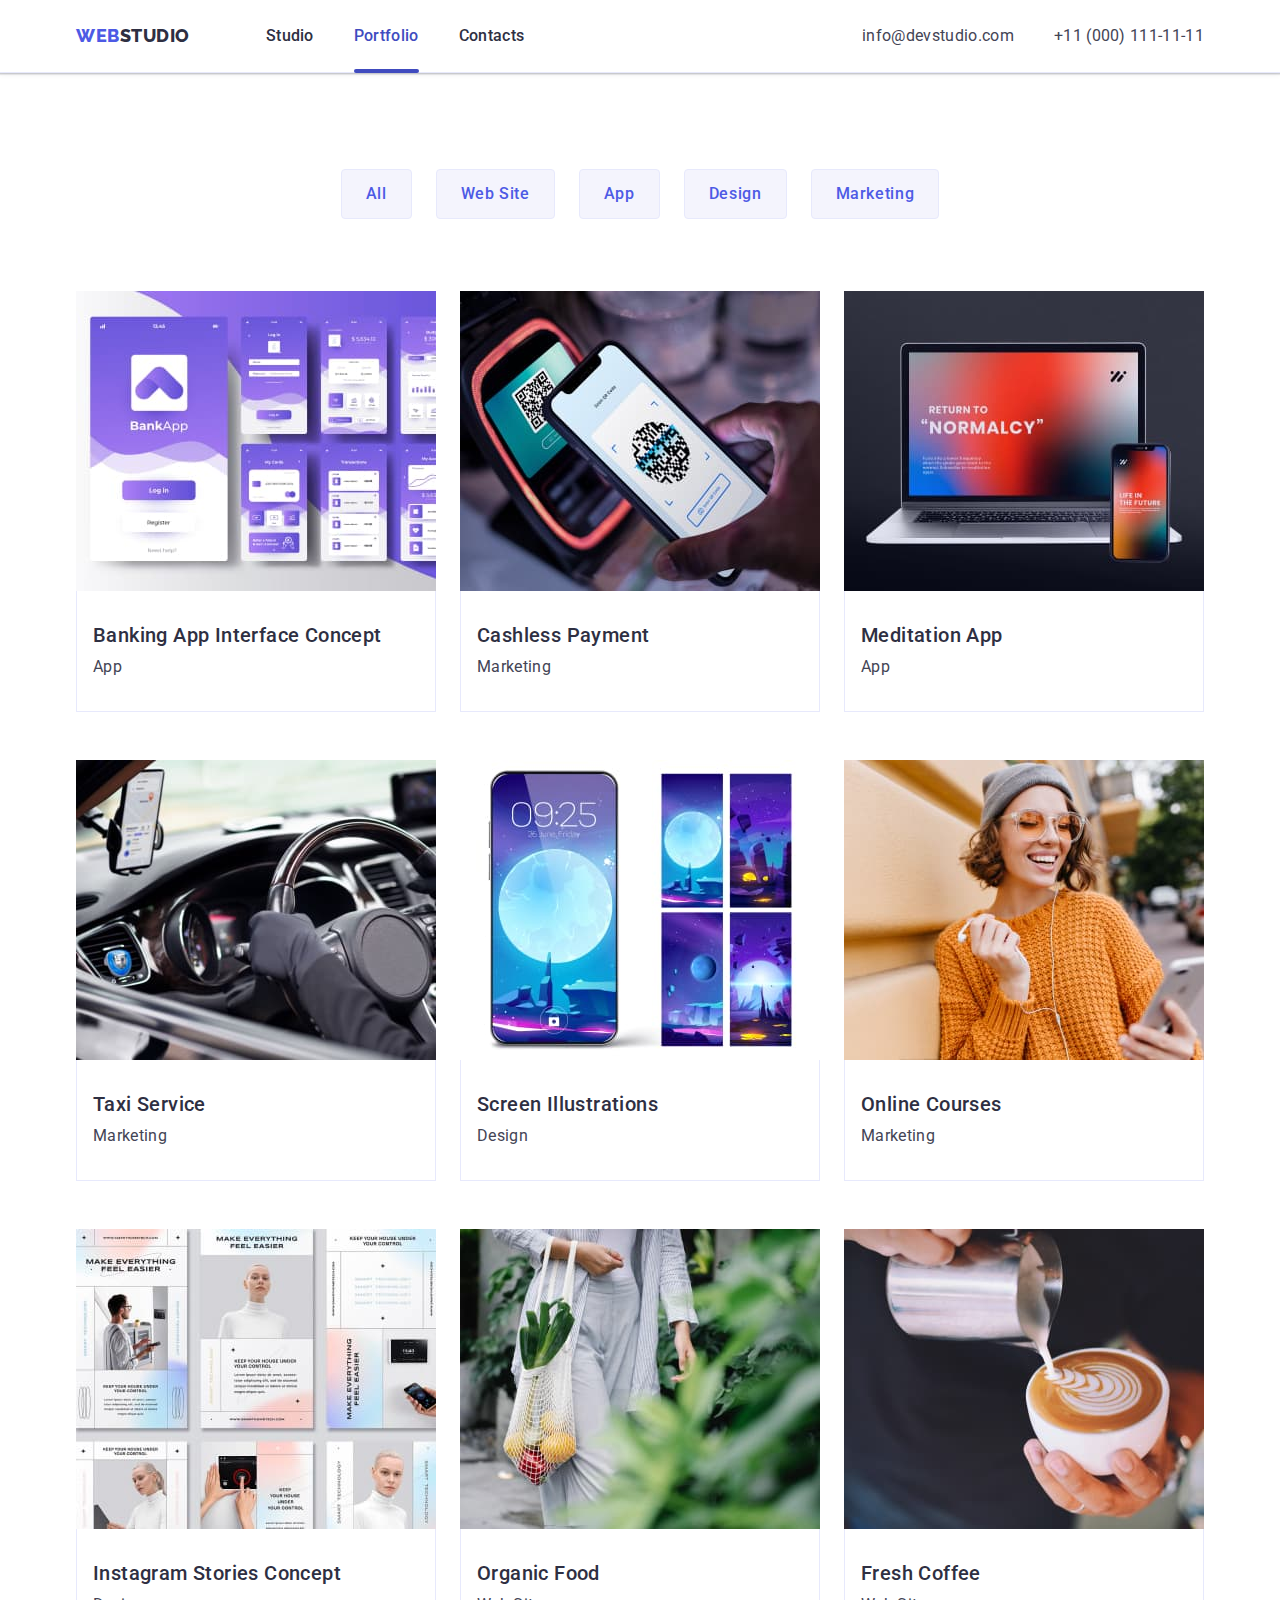
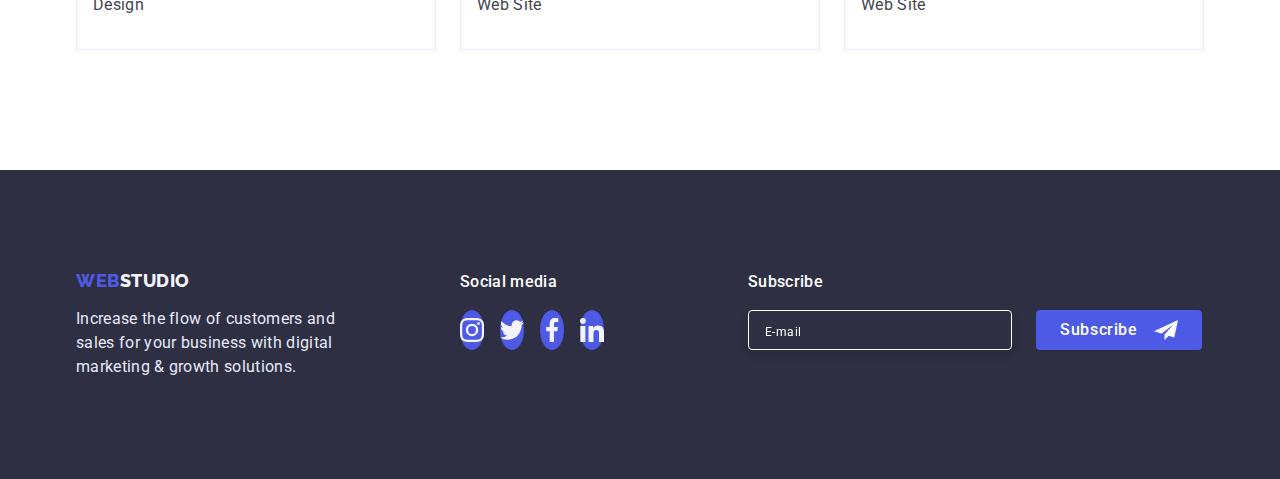
==== portfolio.html @ 1fcd52b8 "Initial commit" ====
<!DOCTYPE html>
<html lang="en">

<head>
    <meta charset="UTF-8">
    <meta http-equiv="X-UA-Compatible" content="IE=edge">
    <meta name="viewport" content="width=device-width, initial-scale=1.0">
    <title>WebStudio</title>
    <link rel="preconnect" href="https://fonts.googleapis.com">
    <link rel="preconnect" href="https://fonts.gstatic.com" crossorigin>
    <link
        href="https://fonts.googleapis.com/css2?family=Raleway:wght@800&family=Roboto:wght@400;500;700;900&display=swap"
        rel="stylesheet">
    <link rel="stylesheet"
        href="https://cdnjs.cloudflare.com/ajax/libs/modern-normalize/1.1.0/modern-normalize.min.css">
    <link rel="stylesheet" href="./css/styles.css">
</head>

<body>
    <!--Шапка сайту-->
    <header class="header">
        <div class="container nav-container">
            <nav class="header-nav">
                <a href="./index.html" class="link logo logo-link">Web<span class="logo-web">Studio</span></a>
                <ul class="site-nav list">
                    <li class="item"><a href="./index.html" class="nav-link link header-link">Studio</a></li>
                    <li class="item"><a href="./portfolio.html" class="current nav-link link header-link">Portfolio</a>
                    </li>
                    <li class="item"><a href="" class="nav-link link header-link">Contacts</a></li>
                </ul>
            </nav>
            <address class="address">
                <ul class="header-adress list">
                    <li class="address-item"><a href="mailto:info@devstudio.com"
                            class="address-link link header-link">info@devstudio.com</a></li>
                    <li class="address-item"><a href="tel:+110001111111" class="address-link link header-link">+11 (000)
                            111-11-11</a></li>
                </ul>
            </address>
        </div>
    </header>

    <main>
        <section class="portfolio-section">
            <div class="container">
                <h1 class="visually-hidden">Our services</h1>
                <ul class="list container-list">
                    <li><button type="button" class="list-button btn">All</button></li>
                    <li><button type="button" class="list-button btn">Web Site</button></li>
                    <li><button type="button" class="list-button btn">App</button></li>
                    <li><button type="button" class="list-button btn">Design</button></li>
                    <li><button type="button" class="list-button btn">Marketing</button></li>
                </ul>
                <ul class="list portfolio-list">
                    <li class="portfolio-item"><a href="" class="link portfolio-link">
                            <div class="card"><img src="./images/img8.jpg" alt=" App interface" width="360">

                                <p class="card-text">14 Stylish and User-Friendly App Design Concepts · Task Manager
                                    App · Calorie Tracker
                                    App · Exotic Fruit Ecommerce App ·
                                    Cloud Storage App</p>

                            </div>
                            <div class="card-content">
                                <h2 class="section-title">Banking App Interface Concept</h2>
                                <p class="section-text">App</p>
                            </div>
                        </a>

                    </li>
                    <li class="portfolio-item"><a href="" class="link portfolio-link">
                            <div class="card"><img src="./images/img9.jpg" alt="Payment by phone" width="360">
                                <p class="card-text">14 Stylish and User-Friendly App Design Concepts · Task Manager
                                    App · Calorie Tracker
                                    App · Exotic Fruit Ecommerce App ·
                                    Cloud Storage App</p>

                            </div>
                            <div class="card-content">
                                <h2 class="section-title">Cashless Payment</h2>
                                <p class="section-text">Marketing</p>
                            </div>
                        </a>

                    </li>
                    <li class="portfolio-item">
                        <a href="" class="link portfolio-link">
                            <div class="card"><img src="./images/img10.jpg" alt="Laptop and phone" width="360">
                                <p class="card-text">14 Stylish and User-Friendly App Design Concepts · Task Manager
                                    App · Calorie Tracker
                                    App · Exotic Fruit Ecommerce App ·
                                    Cloud Storage App</p>

                            </div>
                            <div class="card-content">
                                <h2 class="section-title">Meditation App</h2>
                                <p class="section-text">App</p>
                            </div>
                        </a>

                    </li>
                    <li class="portfolio-item"><a href="" class="link portfolio-link">
                            <div class="card"><img src="./images/img11.jpg" alt="Taxi Service" width="360">
                                <p class="card-text">14 Stylish and User-Friendly App Design Concepts · Task Manager
                                    App · Calorie Tracker
                                    App · Exotic Fruit Ecommerce App ·
                                    Cloud Storage App</p>

                            </div>
                            <div class="card-content">
                                <h2 class="section-title">Taxi Service</h2>
                                <p class="section-text">Marketing</p>
                            </div>
                        </a>

                    </li>
                    <li class="portfolio-item"><a href="" class="link portfolio-link">
                            <div class="card"><img src="./images/img12.jpg" alt="Phone and screen illustration"
                                    width="360">
                                <p class="card-text">14 Stylish and User-Friendly App Design Concepts · Task Manager
                                    App · Calorie Tracker
                                    App · Exotic Fruit Ecommerce App ·
                                    Cloud Storage App</p>

                            </div>
                            <div class="card-content">
                                <h2 class="section-title">Screen Illustrations</h2>
                                <p class="section-text">Design</p>
                            </div>
                        </a>

                    </li>
                    <li class="portfolio-item"><a href="" class="link portfolio-link">
                            <div class="card"><img src="./images/img13.jpg" alt="Girl with headphones" width="360">
                                <p class="card-text">14 Stylish and User-Friendly App Design Concepts · Task Manager
                                    App · Calorie Tracker
                                    App · Exotic Fruit Ecommerce App ·
                                    Cloud Storage App</p>

                            </div>
                            <div class="card-content">
                                <h2 class="section-title">Online Courses</h2>
                                <p class="section-text">Marketing</p>
                            </div>
                        </a>

                    </li>
                    <li class="portfolio-item"><a href="" class="link portfolio-link">
                            <div class="card"><img src="./images/img14.jpg" alt="Screenshots" width="360">
                                <p class="card-text">14 Stylish and User-Friendly App Design Concepts · Task Manager
                                    App · Calorie Tracker
                                    App · Exotic Fruit Ecommerce App ·
                                    Cloud Storage App</p>

                            </div>
                            <div class="card-content">
                                <h2 class="section-title">Instagram Stories Concept</h2>
                                <p class="section-text">Design</p>
                            </div>
                        </a>

                    </li>
                    <li class="portfolio-item"><a href="" class="link portfolio-link">
                            <div class="card"><img src="./images/img15.jpg" alt="Girl with organic food" width="360">
                                <p class="card-text">14 Stylish and User-Friendly App Design Concepts · Task Manager
                                    App · Calorie Tracker
                                    App · Exotic Fruit Ecommerce App ·
                                    Cloud Storage App</p>

                            </div>
                            <div class="card-content">
                                <h2 class="section-title">Organic Food</h2>
                                <p class="section-text">Web Site</p>
                            </div>
                        </a>

                    </li>
                    <li class="portfolio-item"><a href="" class="link portfolio-link">
                            <div class="card"><img src="./images/img16.jpg" alt="Coffee" width="360">
                                <p class="card-text">14 Stylish and User-Friendly App Design Concepts · Task Manager
                                    App · Calorie Tracker
                                    App · Exotic Fruit Ecommerce App ·
                                    Cloud Storage App</p>

                            </div>
                            <div class="card-content">
                                <h2 class="section-title">Fresh Coffee</h2>
                                <p class="section-text">Web Site</p>
                            </div>
                        </a>

                    </li>
                </ul>
            </div>

        </section>
    </main>
    <!--Футер-->
    <footer class="footer">
        <div class="container footer-container">
            <div class="web-studio">
                <a href="./index.html" class="footer-link link logo">Web<span class="studio">Studio</span></a>
                <p class="section-text footer-text">
                    Increase the flow of customers and sales for your business with digital
                    marketing & growth solutions.
                </p>
            </div>
            <div class="media">
                <p class="media-text">Social media</p>
                <ul class="list footer-list">
                    <li class="media-item"><a href="" class="media-link"><svg width="24" height="24">
                                <use href="./images/symboldefs.svg#icon-instagram"></use>
                            </svg></a></li>
                    <li class="media-item"><a href="" class="media-link"><svg width="24" height="24">
                                <use href="./images/symboldefs.svg#icon-twitter"></use>
                            </svg></a></li>
                    <li class="media-item"><a href="" class="media-link"><svg width="24" height="24">
                                <use href="./images/symboldefs.svg#icon-facebook"></use>
                            </svg></a></li>
                    <li class="media-item"><a href="" class="media-link"><svg width="24" height="24">
                                <use href="./images/symboldefs.svg#icon-linkedin"></use>
                            </svg></a></li>
                </ul>
            </div>
            <div class="container-subscribe">
                <p class="media-text">Subscribe</p>
                <form class="footer-form">
                    <label><input type="email" name="email" placeholder="E-mail" class="footer-input"></label>
                    <button type="submit" class="btn-submit btn">Subscribe
                        <svg width="24" height="24">
                            <use href="./images/symboldefs.svg#icon-frame"></use>
                        </svg>
                    </button>

                </form>
            </div>
        </div>
    </footer>
</body>

</html>
---- css/styles.css ----
:root {
  --color-iris: #4d5ae5;
  --color-ocean: #404bbf;
  --color-navy-blue: #2e2f42;
  --color-green: #31d0aa;
  --color-slate: #434455;
  --color-light-slate: #8e8f99;
  --color-cornflower: #e7e9fc;
  --color-cloud: #f4f4fd;
  --color-navy-blue-modal: #2e2f42;
  --color-grey: #2e2f42;
  --color-white: #ffffff;
  --main-duration-and-function: 250ms cubic-bezier(0.4, 0, 0.2, 1);
}
body {
  background-color: var(--color-white);
  color: var(--color-slate);
  font-family: 'Roboto', sans-serif;
  letter-spacing: 0.02em;
}
h1,
h2,
h3,
p {
  margin: 0;
}
ul {
  margin: 0;
  padding-left: 0;
}
img {
  display: block;
  max-width: 100%;
  height: auto;
}
address {
  font-style: normal;
}
button {
  cursor: pointer;
}
/*------------ Components----------------*/
.list {
  list-style: none;
}
.section-title {
  font-weight: 500;
  font-size: 20px;
  line-height: 1.2;
  letter-spacing: 0.02em;
  color: var(--color-navy-blue);

  margin-bottom: 8px;
}
.title {
  font-size: 36px;
  line-height: 1.11;
  text-align: center;
  letter-spacing: 0.02em;
  text-transform: capitalize;
  color: var(--color-navy-blue);
  margin-bottom: 72px;
}
.section-text {
  font-size: 16px;
  line-height: 1.5;
  color: var(--color-slate);
}
.link {
  text-decoration: none;
}
.container {
  margin: 0 auto;
  max-width: 1158px;
  padding: 0 15px;
}
/*------------------header----------------*/
.header {
  border-bottom: 1px solid var(--color-cornflower);
  box-shadow: 0px 2px 1px rgba(46, 47, 66, 0.08),
    0px 1px 1px rgba(46, 47, 66, 0.16), 0px 1px 6px rgba(46, 47, 66, 0.08);
}
.logo {
  font-family: 'Raleway', sans-serif;
  font-weight: 800;
  font-size: 18px;
  line-height: 1.17;
  letter-spacing: 0.03em;
  text-transform: uppercase;
  color: var(--color-iris);
}
.logo-link {
  padding-top: 24px;
  padding-bottom: 24px;
  margin-right: 76px;
}
.logo-web {
  color: var(--color-navy-blue);
}
.nav-link {
  font-weight: 500;
  color: var(--color-navy-blue);
}
.header-link {
  font-size: 16px;
  line-height: 1.5;

  padding-top: 24px;
  padding-bottom: 24px;
  display: block;

  transition: color var(--main-duration-and-function);
}
.header-link:hover,
.header-link:focus {
  color: var(--color-ocean);
}
.address-link {
  color: var(--color-slate);
}
.address-item:not(:last-child) {
  margin-right: 40px;
}
.site-nav {
  display: flex;
  align-items: center;
  gap: 40px;
}
.header-adress {
  display: flex;
  align-items: center;
}
.nav-container {
  display: flex;
  align-items: center;
}
.header-nav {
  display: flex;
  align-items: center;
  margin-right: auto;
}
.visually-hidden {
  position: absolute;
  width: 1px;
  height: 1px;
  margin: -1px;
  border: 0;
  padding: 0;
  white-space: nowrap;
  clip-path: inset(100%);
  clip: rect(0 0 0 0);
  overflow: hidden;
}
.current {
  color: var(--color-ocean);
  position: relative;
}

.current::after {
  content: '';
  position: absolute;
  bottom: -1px;
  left: 0;
  width: 100%;
  height: 4px;
  background-color: var(--color-ocean);
  border-radius: 2px;
}
/*---------------------Секція 1-герой------------------*/
.hero {
  margin: 0 auto;
  padding-top: 188px;
  padding-bottom: 188px;
  text-align: center;
  max-width: 1440px;

  background-color: var(--color-navy-blue);
  background-image: linear-gradient(
      rgba(46, 47, 66, 0.7),
      rgba(46, 47, 66, 0.7)
    ),
    url(../images/people-office.jpg);
}
.title-hero {
  font-size: 56px;
  line-height: 1.07;
  text-align: center;
  letter-spacing: 0.02em;
  color: var(--color-white);

  max-width: 496px;
  margin-left: auto;
  margin-right: auto;
  margin-bottom: 48px;
}
.button {
  background-color: var(--color-iris);
  color: var(--color-white);

  min-width: 169px;
  padding: 16px 32px;
  border-radius: 4px;
  border: none;
  box-shadow: 0px 4px 4px rgba(0, 0, 0, 0.15);

  transition: background-color var(--main-duration-and-function),
    box-shadow var(--main-duration-and-function);
}
.btn {
  font-family: inherit;
  font-weight: 500;
  font-size: 16px;
  line-height: 1.5;
  letter-spacing: 0.04em;
  text-align: center;
}
.button:hover,
.button:focus {
  background-color: var(--color-ocean);
  box-shadow: 0px 4px 4px rgba(0, 0, 0, 0.15);
}
/* --------------Секція 2---------------- */
.section {
  padding-top: 120px;
  padding-bottom: 120px;
}
.features-section {
  padding-bottom: 0;
}
.main-list {
  display: flex;
  gap: 24px;
}
.features-item {
  flex-basis: calc((100%-3 * 24px) / 4);
}
.features-icon {
  background-color: var(--color-cloud);
  max-width: 264px;
  height: 112px;

  display: flex;
  align-items: center;
  justify-content: center;
  margin-bottom: 8px;
}
/* -----------Секція 3------------------------ */
.main-item {
  flex-basis: calc((100%-2 * 24px) / 3);
}
/*------------------- Секція 4-------------------- */
.section-team {
  background-color: var(--color-cloud);
}
.team-text {
  padding: 32px 16px;
  text-align: center;
}
.team-item {
  background-color: var(--color-white);
  border-radius: 0px 0px 4px 4px;
  box-shadow: 0px 1px 6px rgba(46, 47, 66, 0.08),
    0px 1px 1px rgba(46, 47, 66, 0.16), 0px 2px 1px rgba(46, 47, 66, 0.08);

  flex-basis: calc((100%-3 * 24px) / 4);
}
.team-list {
  display: flex;
  align-items: center;
  justify-content: center;
  gap: 24px;
  margin-top: 8px;
}
.team-link {
  display: flex;
  align-items: center;
  justify-content: center;

  width: 100%;
  height: 100%;
  background-color: var(--color-iris);
  border-radius: 50%;

  transition: background-color var(--main-duration-and-function);
}
.team-link:hover,
.team-link:focus {
  background-color: var(--color-ocean);
}
.team-item-icon {
  height: 40px;
  flex-basis: calc((100%-3 * 24px) / 4);
}
/* ----------------Секція 5----------- */

.customers-list {
  display: flex;
  gap: 24px;
}
.customers-item {
  height: 88px;
  flex-basis: calc((100%-5 * 24px) / 6);
}
.customers-link {
  display: flex;
  align-items: center;
  justify-content: center;

  width: 100%;
  height: 100%;
  border: 1px solid var(--color-light-slate);
  border-radius: 4px;
  color: var(--color-light-slate);

  transition: border-color var(--main-duration-and-function),
    color var(--main-duration-and-function);
}
.customers-link:hover,
.customers-link:focus {
  border-color: var(--color-ocean);
  color: var(--color-ocean);
}
.customers-icon {
  fill: currentColor;
}

/*------------------ Футер------------------------- */
.footer {
  background-color: var(--color-navy-blue);

  padding-top: 100px;
  padding-bottom: 100px;
}
.footer-container {
  display: flex;
  align-items: baseline;
}
.web-studio {
  margin-right: 120px;
}
.studio {
  color: var(--color-cloud);
}
.footer-text {
  color: var(--color-cornflower);
  width: 264px;
}
.footer-link {
  display: block;
  margin-bottom: 16px;
}
.footer-list {
  display: flex;
  gap: 16px;
  width: 208px;
}
.media-link {
  display: flex;
  align-items: center;
  justify-content: center;
  width: 100%;
  height: 100%;
  background-color: var(--color-iris);
  border-radius: 50%;

  transition: background-color var(--main-duration-and-function);
}
.media-link:hover,
.media-link:focus {
  background-color: var(--color-green);
}
.media-item {
  height: 40px;
  flex-basis: calc((100%-16px * 3) / 4);
}
.media-text {
  font-weight: 500;
  font-size: 16px;
  line-height: 1.5;

  color: var(--color-white);
  margin-bottom: 16px;
}
.media {
  margin-right: 80px;
}
.footer-form {
  display: flex;
  column-gap: 24px;
}
.footer-input {
  color: var(--color-white);
  background-color: var(--color-navy-blue);
  filter: drop-shadow(0px 4px 4px rgba(0, 0, 0, 0.15));
  width: 264px;
  height: 40px;
  border: 1px solid var(--color-white);
  border-radius: 4px;
  padding: 8px 16px;
  transition: border var(--main-duration-and-function);
}
.footer-input::placeholder {
  color: var(--color-white);
  font-style: normal;
  font-weight: 400;
  font-size: 12px;
  line-height: 2;

  letter-spacing: 0.04em;
}
.btn-submit {
  color: var(--color-white);
  background-color: var(--color-iris);
  border-radius: 4px;
  padding: 8px 24px;
  border: none;

  display: flex;
  column-gap: 16px;
  transition: background-color var(--main-duration-and-function);
}
.btn-submit:hover,
.btn-submit:focus {
  background-color: var(--color-ocean);
}
.footer-input:focus {
  outline: none;
  border: 1px solid var(--color-iris);
}

/* ------------модальне вікно--------- */
.backdrop {
  position: fixed;
  top: 0;
  left: 0;
  width: 100%;
  height: 100%;
  background-color: rgba(46, 47, 66, 0.4);

  transition: opacity var(--main-duration-and-function),
    visibility var(--main-duration-and-function);
}
.backdrop.is-hidden .modal {
  transform: translate(-50%, -50%) scale(1.2);
  transition: transform var(--main-duration-and-function);
}
.modal {
  position: absolute;
  top: 50%;
  left: 50%;
  padding: 72px 24px 24px;
  transform: translate(-50%, -50%) scale(1.1);
  transition: transform var(--main-duration-and-function);

  min-width: 408px;
  min-height: 584px;
  background-color: #fcfcfc;
  box-shadow: 0px 1px 1px rgba(0, 0, 0, 0.14), 0px 1px 3px rgba(0, 0, 0, 0.12),
    0px 2px 1px rgba(0, 0, 0, 0.2);
  border-radius: 4px;
}
.backdrop.is-hidden {
  opacity: 0;
  visibility: hidden;
  pointer-events: none;
}
.close-icon {
  position: absolute;
  top: 50%;
  left: 50%;
  transform: translate(-50%, -50%);
  fill: currentColor;
}
.modal-btn {
  position: absolute;
  top: 24px;
  right: 24px;
  width: 24px;
  height: 24px;
  background-color: var(--color-cornflower);
  border: 1px solid rgba(0, 0, 0, 0.1);
  border-radius: 50%;
  cursor: pointer;
  color: var(--color-navy-blue);

  transition: background-color var(--main-duration-and-function),
    color var(--main-duration-and-function),
    border-color var(--main-duration-and-function);
}
.modal-btn:hover,
.modal-btn:focus {
  background-color: var(--color-ocean);
  color: var(--color-white);
  border-color: transparent;
}
.form-text {
  font-weight: 500;
  font-size: 16px;
  line-height: 1.5;
  text-align: center;
  color: var(--color-navy-blue);
  margin-bottom: 16px;
}
.modal-form {
  width: 360px;
}
.form-field {
  display: flex;
  flex-direction: column;
  margin-bottom: 8px;
}
.modal-icon-container {
  position: relative;
}
.label-modal {
  font-weight: 400;
  font-size: 12px;
  line-height: 1.17;
  letter-spacing: 0.01em;
  color: var(--color-light-slate);
  margin-bottom: 4px;
}
.modal-input {
  width: 100%;
  height: 40px;
  border: 1px solid rgba(46, 47, 66, 0.4);
  border-radius: 4px;
  padding: 11px 38px;
  transition: border var(--main-duration-and-function);
}
.modal-input:focus {
  border: 1px solid var(--color-iris);
  outline: none;
}
.modal-icon {
  display: block;
  position: absolute;
  top: 50%;
  left: 16px;
  transform: translate(0, -50%);
  fill: var(--color-navy-blue);
  transition: fill var(--main-duration-and-function);
}
.modal-input:focus + .modal-icon {
  fill: var(--color-iris);
}
.texarea {
  resize: none;
  height: 120px;
  border: 1px solid rgba(46, 47, 66, 0.4);
  border-radius: 4px;
  padding: 8px 16px;
  transition: border var(--main-duration-and-function);
}
textarea::placeholder {
  font-weight: 400;
  font-size: 12px;
  line-height: 1.17;
  letter-spacing: 0.04em;
  color: rgba(46, 47, 66, 0.4);
}
.texarea:focus {
  border: 1px solid var(--color-iris);
  outline: none;
}
.texarea-field {
  margin-bottom: 16px;
}
.label {
  letter-spacing: 0.04em;

  display: flex;
  align-items: center;
  margin-bottom: 24px;
}
.label-link {
  color: var(--color-iris);
}
.icon-chek {
  border: 1px solid rgba(46, 47, 66, 0.4);
  border-radius: 2px;
  fill: none;
  cursor: pointer;
  margin-right: 8px;
  transition: fill var(--main-duration-and-function),
    background-color var(--main-duration-and-function),
    border var(--main-duration-and-function),
    border-color var(--main-duration-and-function);
}
.chek-input {
  position: absolute;
}
.chek-input:checked + .icon-chek {
  fill: var(--color-cloud);
  background-color: var(--color-ocean);
  border: 1px solid var(--color-ocean);
}
.chek-input:focus + .icon-chek {
  border-color: var(--color-iris);
}
.btn-modal {
  display: block;
  margin: 0 auto;
}

/*-------------- Portfolio------------ */
.list-button {
  color: var(--color-iris);
  background-color: var(--color-cloud);

  border-radius: 4px;
  padding: 12px 24px;
  border: 1px solid var(--color-cornflower);

  transition: background-color var(--main-duration-and-function),
    color var(--main-duration-and-function),
    box-shadow var(--main-duration-and-function),
    border-color var(--main-duration-and-function);
}
.list-button:hover,
.list-button:focus {
  background-color: var(--color-ocean);
  color: var(--color-white);
  border-color: transparent;
  box-shadow: 0px 3px 1px rgba(0, 0, 0, 0.1), 0px 2px 1px rgba(0, 0, 0, 0.08),
    0px 2px 2px rgba(0, 0, 0, 0.12);
}
.container-list {
  display: flex;
  justify-content: center;
  margin-bottom: 72px;
  gap: 24px;
}
.portfolio-link {
  display: block;

  transition: box-shadow var(--main-duration-and-function);
}
.portfolio-section {
  padding-top: 96px;
  padding-bottom: 120px;
}
.portfolio-list {
  display: flex;
  flex-wrap: wrap;
  column-gap: 24px;
  row-gap: 48px;
}
.portfolio-item {
  max-width: 360px;
}
.portfolio-link:hover,
.portfolio-link:focus {
  box-shadow: 0px 1px 6px rgba(46, 47, 66, 0.08),
    0px 1px 1px rgba(46, 47, 66, 0.16), 0px 2px 1px rgba(46, 47, 66, 0.08);
}
.card-content {
  padding: 32px 16px 32px 16px;
  border-right: 1px solid var(--color-cornflower);
  border-bottom: 1px solid var(--color-cornflower);
  border-left: 1px solid var(--color-cornflower);
}
.card {
  position: relative;
  overflow: hidden;
}
.card-text {
  font-size: 16px;
  line-height: 1.5;
  color: var(--color-cloud);

  position: absolute;
  background-color: var(--color-iris);
  top: 0;
  left: 0;
  width: 100%;
  height: 100%;
  padding: 40px 32px 164px;
  overflow: auto;
  transition: transform var(--main-duration-and-function);
  transform: translateY(100%);
}
.portfolio-link:hover .card-text,
.portfolio-link:focus .card-text {
  transform: translateY(0);
}
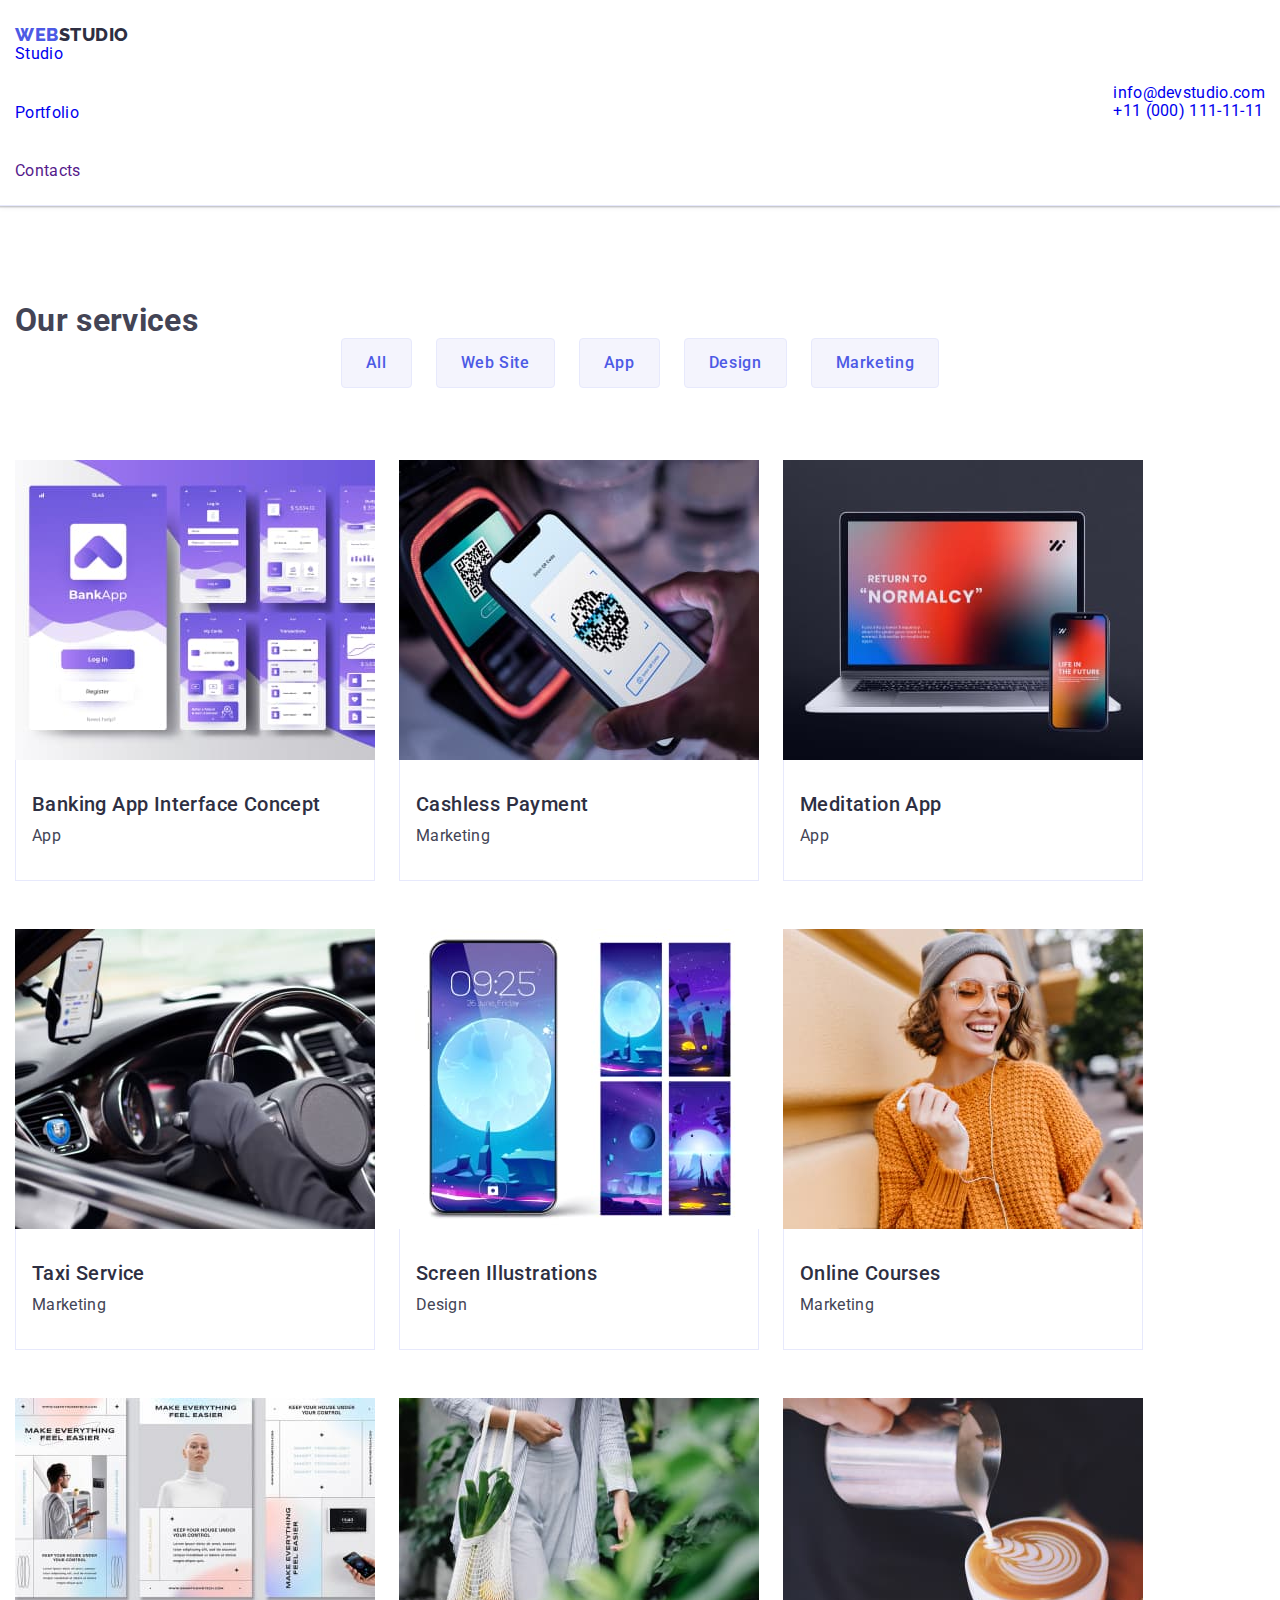
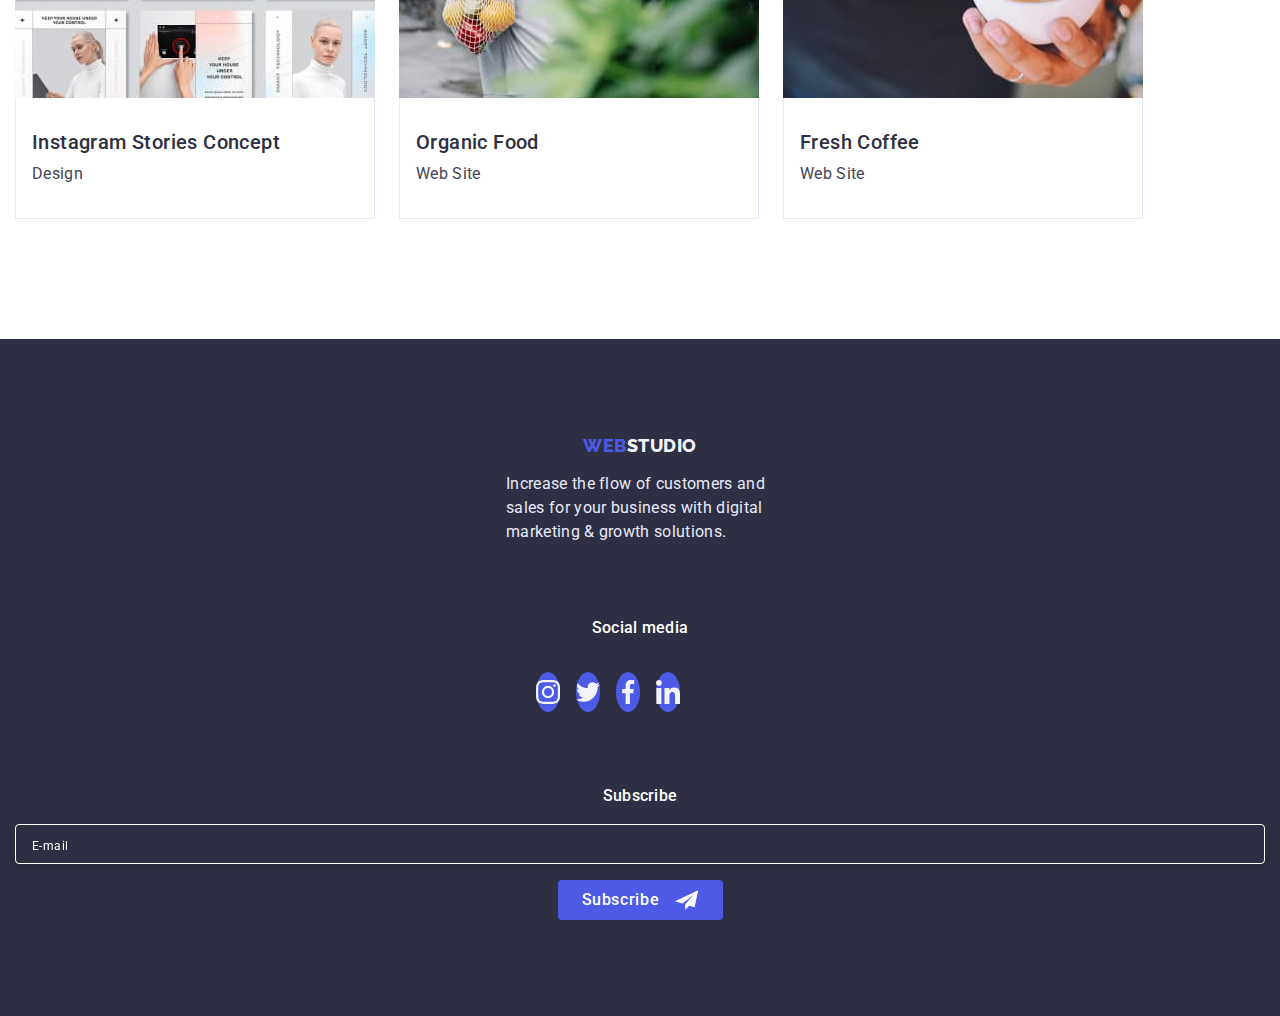
==== commit 89330e7f: "hw" ====
--- a/portfolio.html
+++ b/portfolio.html
@@ -53,7 +53,8 @@
                 </ul>
                 <ul class="list portfolio-list">
                     <li class="portfolio-item"><a href="" class="link portfolio-link">
-                            <div class="card"><img src="./images/img8.jpg" alt=" App interface" width="360">
+                            <div class="card"><img srcset="./images/img8@2x.jpg 2x" src="./images/img8.jpg"
+                                    alt=" App interface" width="360">
 
                                 <p class="card-text">14 Stylish and User-Friendly App Design Concepts · Task Manager
                                     App · Calorie Tracker
@@ -69,7 +70,8 @@
 
                     </li>
                     <li class="portfolio-item"><a href="" class="link portfolio-link">
-                            <div class="card"><img src="./images/img9.jpg" alt="Payment by phone" width="360">
+                            <div class="card"><img srcset="./images/img9@2x.jpg 2x" src="./images/img9.jpg"
+                                    alt="Payment by phone" width="360">
                                 <p class="card-text">14 Stylish and User-Friendly App Design Concepts · Task Manager
                                     App · Calorie Tracker
                                     App · Exotic Fruit Ecommerce App ·
@@ -85,7 +87,8 @@
                     </li>
                     <li class="portfolio-item">
                         <a href="" class="link portfolio-link">
-                            <div class="card"><img src="./images/img10.jpg" alt="Laptop and phone" width="360">
+                            <div class="card"><img srcset="./images/img10@2x.jpg 2x" src="./images/img10.jpg"
+                                    alt="Laptop and phone" width="360">
                                 <p class="card-text">14 Stylish and User-Friendly App Design Concepts · Task Manager
                                     App · Calorie Tracker
                                     App · Exotic Fruit Ecommerce App ·
@@ -100,7 +103,8 @@
 
                     </li>
                     <li class="portfolio-item"><a href="" class="link portfolio-link">
-                            <div class="card"><img src="./images/img11.jpg" alt="Taxi Service" width="360">
+                            <div class="card"><img srcset="./images/img11@2x.jpg 2x" src="./images/img11.jpg"
+                                    alt="Taxi Service" width="360">
                                 <p class="card-text">14 Stylish and User-Friendly App Design Concepts · Task Manager
                                     App · Calorie Tracker
                                     App · Exotic Fruit Ecommerce App ·
@@ -115,8 +119,8 @@
 
                     </li>
                     <li class="portfolio-item"><a href="" class="link portfolio-link">
-                            <div class="card"><img src="./images/img12.jpg" alt="Phone and screen illustration"
-                                    width="360">
+                            <div class="card"><img srcset="./images/img12@2x.jpg 2x" src="./images/img12.jpg"
+                                    alt="Phone and screen illustration" width="360">
                                 <p class="card-text">14 Stylish and User-Friendly App Design Concepts · Task Manager
                                     App · Calorie Tracker
                                     App · Exotic Fruit Ecommerce App ·
@@ -131,7 +135,8 @@
 
                     </li>
                     <li class="portfolio-item"><a href="" class="link portfolio-link">
-                            <div class="card"><img src="./images/img13.jpg" alt="Girl with headphones" width="360">
+                            <div class="card"><img srcset="./images/img13@2x.jpg 2x" src="./images/img13.jpg"
+                                    alt="Girl with headphones" width="360">
                                 <p class="card-text">14 Stylish and User-Friendly App Design Concepts · Task Manager
                                     App · Calorie Tracker
                                     App · Exotic Fruit Ecommerce App ·
@@ -146,7 +151,8 @@
 
                     </li>
                     <li class="portfolio-item"><a href="" class="link portfolio-link">
-                            <div class="card"><img src="./images/img14.jpg" alt="Screenshots" width="360">
+                            <div class="card"><img srcset="./images/img14@2x.jpg 2x" src="./images/img14.jpg"
+                                    alt="Screenshots" width="360">
                                 <p class="card-text">14 Stylish and User-Friendly App Design Concepts · Task Manager
                                     App · Calorie Tracker
                                     App · Exotic Fruit Ecommerce App ·
@@ -161,7 +167,8 @@
 
                     </li>
                     <li class="portfolio-item"><a href="" class="link portfolio-link">
-                            <div class="card"><img src="./images/img15.jpg" alt="Girl with organic food" width="360">
+                            <div class="card"><img srcset="./images/img15@2x.jpg 2x" src="./images/img15.jpg"
+                                    alt="Girl with organic food" width="360">
                                 <p class="card-text">14 Stylish and User-Friendly App Design Concepts · Task Manager
                                     App · Calorie Tracker
                                     App · Exotic Fruit Ecommerce App ·
@@ -176,7 +183,8 @@
 
                     </li>
                     <li class="portfolio-item"><a href="" class="link portfolio-link">
-                            <div class="card"><img src="./images/img16.jpg" alt="Coffee" width="360">
+                            <div class="card"><img srcset="./images/img16@2x.jpg 2x" src="./images/img16.jpg"
+                                    alt="Coffee" width="360">
                                 <p class="card-text">14 Stylish and User-Friendly App Design Concepts · Task Manager
                                     App · Calorie Tracker
                                     App · Exotic Fruit Ecommerce App ·
--- a/css/styles.css
+++ b/css/styles.css
@@ -56,10 +56,10 @@
   font-size: 36px;
   line-height: 1.11;
   text-align: center;
-  letter-spacing: 0.02em;
+
   text-transform: capitalize;
   color: var(--color-navy-blue);
-  margin-bottom: 72px;
+  margin-bottom: 8px;
 }
 .section-text {
   font-size: 16px;
@@ -70,11 +70,12 @@
   text-decoration: none;
 }
 .container {
+  width: 100%;
+  padding: 0 15px;
   margin: 0 auto;
-  max-width: 1158px;
-  padding: 0 15px;
 }
 /*------------------header----------------*/
+
 .header {
   border-bottom: 1px solid var(--color-cornflower);
   box-shadow: 0px 2px 1px rgba(46, 47, 66, 0.08),
@@ -89,109 +90,152 @@
   text-transform: uppercase;
   color: var(--color-iris);
 }
-.logo-link {
+.header {
   padding-top: 24px;
   padding-bottom: 24px;
-  margin-right: 76px;
 }
 .logo-web {
   color: var(--color-navy-blue);
 }
-.nav-link {
+.nav-container {
+  display: flex;
+  align-items: center;
+  justify-content: space-between;
+}
+.btn-mobile {
+  height: 22px;
+  border: none;
+  background-color: transparent;
+  cursor: pointer;
+  padding: 0;
+}
+.icon-hamburger {
+  stroke: var(--color-navy-blue);
+}
+
+.mobile-menu {
+  background: var(--color-white);
+  box-shadow: 0px 2px 1px rgba(46, 47, 66, 0.08),
+    0px 1px 1px rgba(46, 47, 66, 0.16), 0px 1px 6px rgba(46, 47, 66, 0.08);
+  position: fixed;
+  z-index: 1000;
+  width: 100%;
+  height: 100%;
+  max-height: 796px;
+  top: 0;
+  left: 0;
+  opacity: 0;
+  visibility: hidden;
+  pointer-events: none;
+  transition: opacity var(--main-duration-and-function),
+    visibility var(--main-duration-and-function);
+}
+.mobile-menu.is-open {
+  opacity: 1;
+  visibility: visible;
+  pointer-events: auto;
+}
+.mobile-menu-container {
+  position: relative;
+  padding: 80px 35px 40px 40px;
+  width: 100%;
+  height: 100%;
+  display: flex;
+  flex-direction: column;
+  justify-content: space-between;
+}
+.btn-mobile-close {
+  width: 24px;
+  height: 24px;
+  border-radius: 50%;
+  border: 1px solid #2e2f42;
+  background-color: rgba(231, 233, 252, 0.1);
+  color: var(--color-navy-blue);
+
+  position: absolute;
+  top: 24px;
+  right: 16px;
+}
+.mobile-nav {
+  font-weight: 700;
+  font-size: 36px;
+  line-height: 1.11;
+
+  text-transform: capitalize;
+
+  color: var(--color-navy-blue);
+}
+.item:not(:last-child) {
+  margin-bottom: 40px;
+}
+.mobile-tel {
+  font-weight: 700;
+  font-size: 36px;
+  line-height: 1.11;
+
+  text-transform: capitalize;
+
+  color: var(--color-iris);
+}
+.mobile-item:first-child {
+  margin-bottom: 40px;
+}
+.mobile-item:last-child {
+  margin-bottom: 48px;
+}
+.mobile-list {
+  display: flex;
+  gap: 56px;
+}
+
+.mobile-mail {
   font-weight: 500;
-  color: var(--color-navy-blue);
-}
-.header-link {
-  font-size: 16px;
-  line-height: 1.5;
-
-  padding-top: 24px;
-  padding-bottom: 24px;
-  display: block;
-
-  transition: color var(--main-duration-and-function);
-}
-.header-link:hover,
-.header-link:focus {
-  color: var(--color-ocean);
-}
-.address-link {
+  font-size: 20px;
+  line-height: 1.2;
+
   color: var(--color-slate);
 }
-.address-item:not(:last-child) {
-  margin-right: 40px;
-}
-.site-nav {
-  display: flex;
-  align-items: center;
-  gap: 40px;
-}
-.header-adress {
-  display: flex;
-  align-items: center;
-}
-.nav-container {
-  display: flex;
-  align-items: center;
-}
-.header-nav {
-  display: flex;
-  align-items: center;
-  margin-right: auto;
-}
-.visually-hidden {
-  position: absolute;
-  width: 1px;
-  height: 1px;
-  margin: -1px;
-  border: 0;
-  padding: 0;
-  white-space: nowrap;
-  clip-path: inset(100%);
-  clip: rect(0 0 0 0);
-  overflow: hidden;
-}
-.current {
-  color: var(--color-ocean);
-  position: relative;
-}
-
-.current::after {
-  content: '';
-  position: absolute;
-  bottom: -1px;
-  left: 0;
-  width: 100%;
-  height: 4px;
-  background-color: var(--color-ocean);
-  border-radius: 2px;
-}
+
 /*---------------------Секція 1-герой------------------*/
+
 .hero {
   margin: 0 auto;
-  padding-top: 188px;
-  padding-bottom: 188px;
+  padding-top: 112px;
+  padding-bottom: 112px;
   text-align: center;
-  max-width: 1440px;
+  max-width: 480px;
 
   background-color: var(--color-navy-blue);
   background-image: linear-gradient(
       rgba(46, 47, 66, 0.7),
       rgba(46, 47, 66, 0.7)
     ),
-    url(../images/people-office.jpg);
+    url(../images/dark-bg.jpg);
+  background-size: cover;
+  background-repeat: no-repeat;
+}
+@media (min-device-pixel-ratio: 2),
+  (min-resolution: 192dpi),
+  (min-resolution: 2dppx) {
+  .hero {
+    background-image: linear-gradient(
+        rgba(46, 47, 66, 0.7),
+        rgba(46, 47, 66, 0.7)
+      ),
+      url(../images/dark-bg@2x.jpg);
+  }
 }
 .title-hero {
-  font-size: 56px;
-  line-height: 1.07;
+  font-size: 36px;
+  line-height: 1.11;
   text-align: center;
   letter-spacing: 0.02em;
   color: var(--color-white);
 
-  max-width: 496px;
+  max-width: 320px;
   margin-left: auto;
   margin-right: auto;
-  margin-bottom: 48px;
+  margin-bottom: 72px;
 }
 .button {
   background-color: var(--color-iris);
@@ -219,50 +263,53 @@
   background-color: var(--color-ocean);
   box-shadow: 0px 4px 4px rgba(0, 0, 0, 0.15);
 }
+
 /* --------------Секція 2---------------- */
 .section {
-  padding-top: 120px;
-  padding-bottom: 120px;
-}
-.features-section {
-  padding-bottom: 0;
-}
-.main-list {
-  display: flex;
-  gap: 24px;
-}
-.features-item {
-  flex-basis: calc((100%-3 * 24px) / 4);
-}
-.features-icon {
-  background-color: var(--color-cloud);
-  max-width: 264px;
-  height: 112px;
-
-  display: flex;
-  align-items: center;
-  justify-content: center;
-  margin-bottom: 8px;
-}
-/* -----------Секція 3------------------------ */
-.main-item {
-  flex-basis: calc((100%-2 * 24px) / 3);
-}
+  padding-top: 96px;
+  padding-bottom: 96px;
+}
+
+/* .features-item:not(:last-child) {
+  margin-bottom: 72px;
+} */
+.mobile-text {
+  font-weight: 500;
+}
+.team-title {
+  margin-bottom: 72px;
+}
+
 /*------------------- Секція 4-------------------- */
 .section-team {
   background-color: var(--color-cloud);
 }
 .team-text {
-  padding: 32px 16px;
   text-align: center;
 }
 .team-item {
+  width: 100%;
   background-color: var(--color-white);
   border-radius: 0px 0px 4px 4px;
   box-shadow: 0px 1px 6px rgba(46, 47, 66, 0.08),
     0px 1px 1px rgba(46, 47, 66, 0.16), 0px 2px 1px rgba(46, 47, 66, 0.08);
-
-  flex-basis: calc((100%-3 * 24px) / 4);
+}
+/* .team-item:not(:last-child) {
+  margin-bottom: 72px;
+} */
+.main-list {
+  display: flex;
+  flex-wrap: wrap;
+  justify-content: center;
+  gap: 72px;
+}
+.team-item {
+  width: 264px;
+}
+
+.team-text {
+  padding: 32px 16px;
+  text-align: center;
 }
 .team-list {
   display: flex;
@@ -291,15 +338,18 @@
   height: 40px;
   flex-basis: calc((100%-3 * 24px) / 4);
 }
+
 /* ----------------Секція 5----------- */
-
 .customers-list {
   display: flex;
-  gap: 24px;
+  justify-content: center;
+  flex-wrap: wrap;
+  column-gap: 16px;
+  row-gap: 72px;
 }
 .customers-item {
   height: 88px;
-  flex-basis: calc((100%-5 * 24px) / 6);
+  width: 190px;
 }
 .customers-link {
   display: flex;
@@ -328,26 +378,33 @@
 .footer {
   background-color: var(--color-navy-blue);
 
-  padding-top: 100px;
-  padding-bottom: 100px;
-}
-.footer-container {
-  display: flex;
-  align-items: baseline;
-}
-.web-studio {
-  margin-right: 120px;
+  padding-top: 96px;
+  padding-bottom: 96px;
 }
 .studio {
   color: var(--color-cloud);
 }
 .footer-text {
   color: var(--color-cornflower);
-  width: 264px;
+  width: 268px;
 }
 .footer-link {
   display: block;
-  margin-bottom: 16px;
+}
+.web-studio {
+  display: flex;
+  flex-direction: column;
+  align-items: center;
+  gap: 16px;
+  margin-bottom: 72px;
+}
+.media {
+  display: flex;
+  flex-direction: column;
+
+  align-items: center;
+  gap: 16px;
+  margin-bottom: 72px;
 }
 .footer-list {
   display: flex;
@@ -377,22 +434,24 @@
   font-weight: 500;
   font-size: 16px;
   line-height: 1.5;
+  text-align: center;
 
   color: var(--color-white);
   margin-bottom: 16px;
 }
-.media {
-  margin-right: 80px;
-}
+/* .container-subscribe {
+  display: flex;
+} */
 .footer-form {
   display: flex;
-  column-gap: 24px;
+  flex-direction: column;
+  gap: 16px;
 }
 .footer-input {
   color: var(--color-white);
   background-color: var(--color-navy-blue);
   filter: drop-shadow(0px 4px 4px rgba(0, 0, 0, 0.15));
-  width: 264px;
+  width: 100%;
   height: 40px;
   border: 1px solid var(--color-white);
   border-radius: 4px;
@@ -413,7 +472,9 @@
   background-color: var(--color-iris);
   border-radius: 4px;
   padding: 8px 24px;
+  width: 165px;
   border: none;
+  margin: 0 auto;
 
   display: flex;
   column-gap: 16px;
@@ -452,8 +513,8 @@
   transform: translate(-50%, -50%) scale(1.1);
   transition: transform var(--main-duration-and-function);
 
-  min-width: 408px;
-  min-height: 584px;
+  width: 80%;
+  min-height: 586px;
   background-color: #fcfcfc;
   box-shadow: 0px 1px 1px rgba(0, 0, 0, 0.14), 0px 1px 3px rgba(0, 0, 0, 0.12),
     0px 2px 1px rgba(0, 0, 0, 0.2);
@@ -501,9 +562,9 @@
   color: var(--color-navy-blue);
   margin-bottom: 16px;
 }
-.modal-form {
+/* .modal-form {
   width: 360px;
-}
+} */
 .form-field {
   display: flex;
   flex-direction: column;
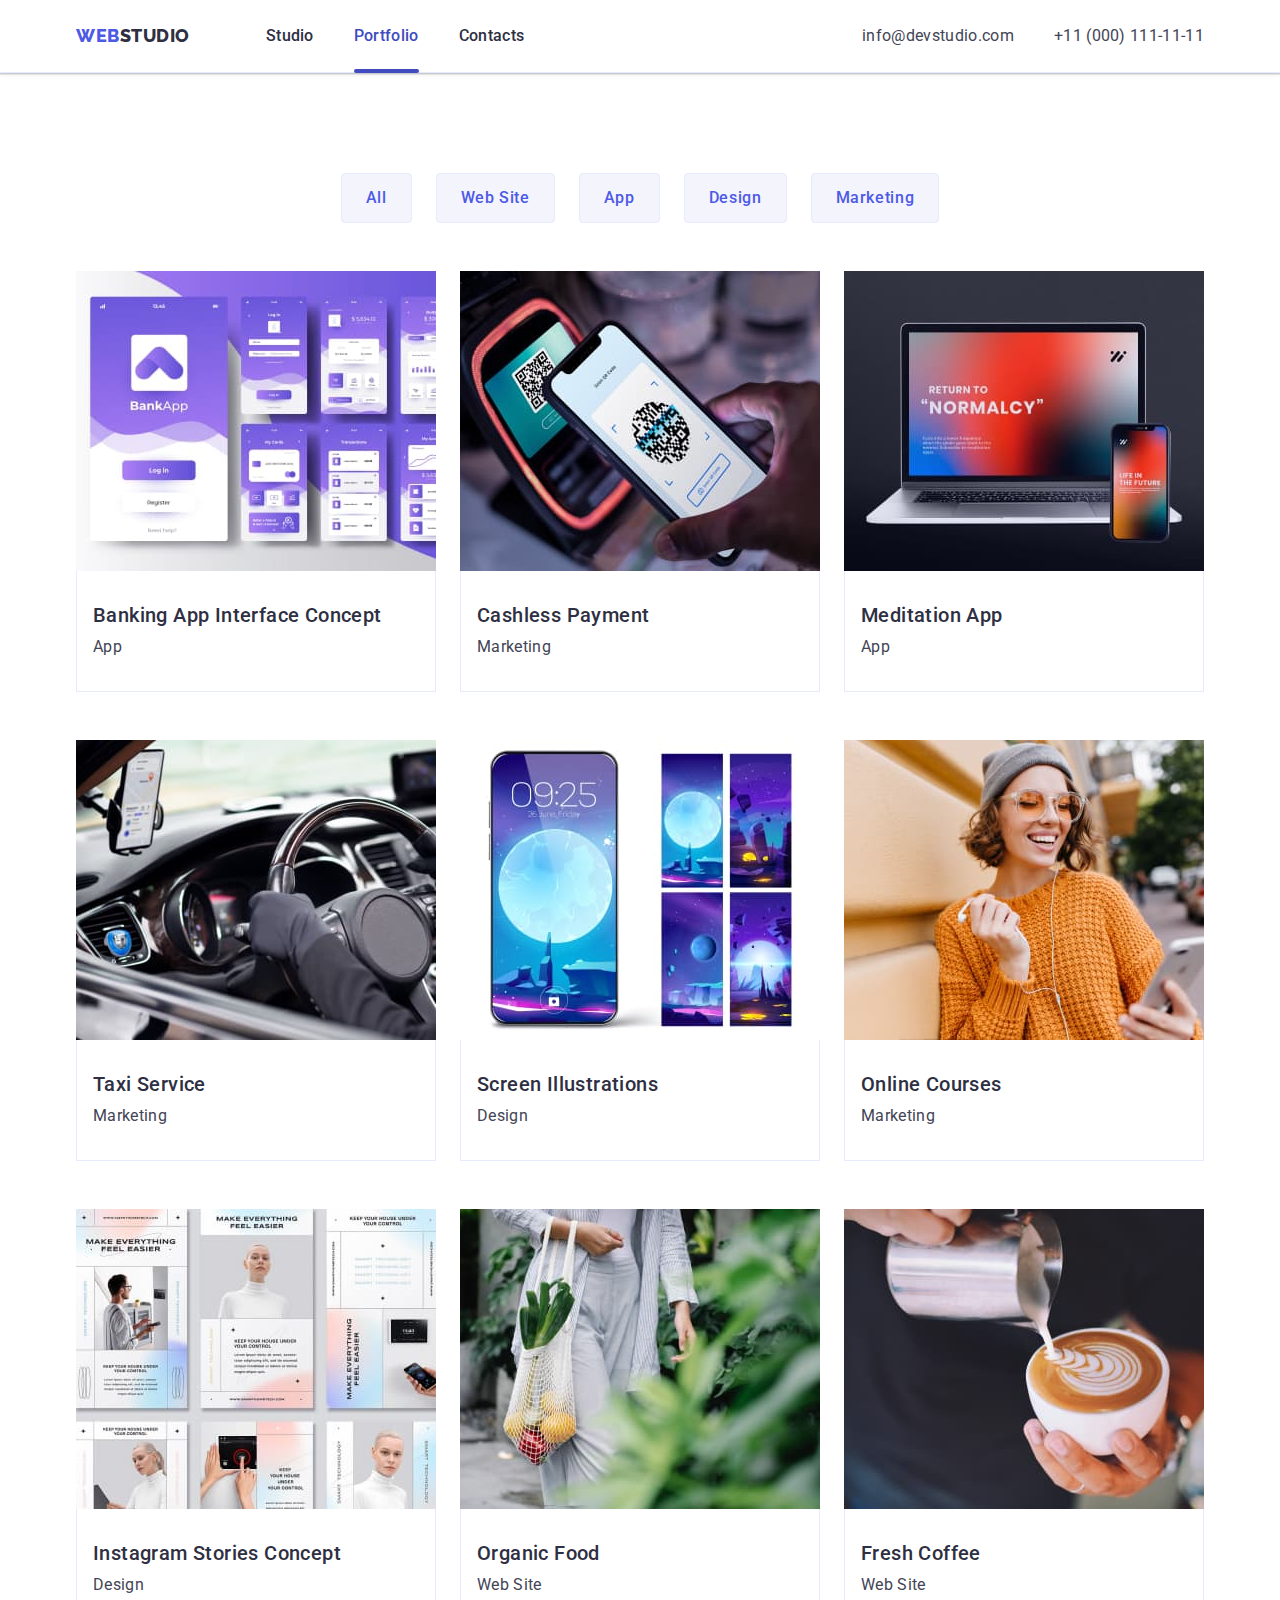
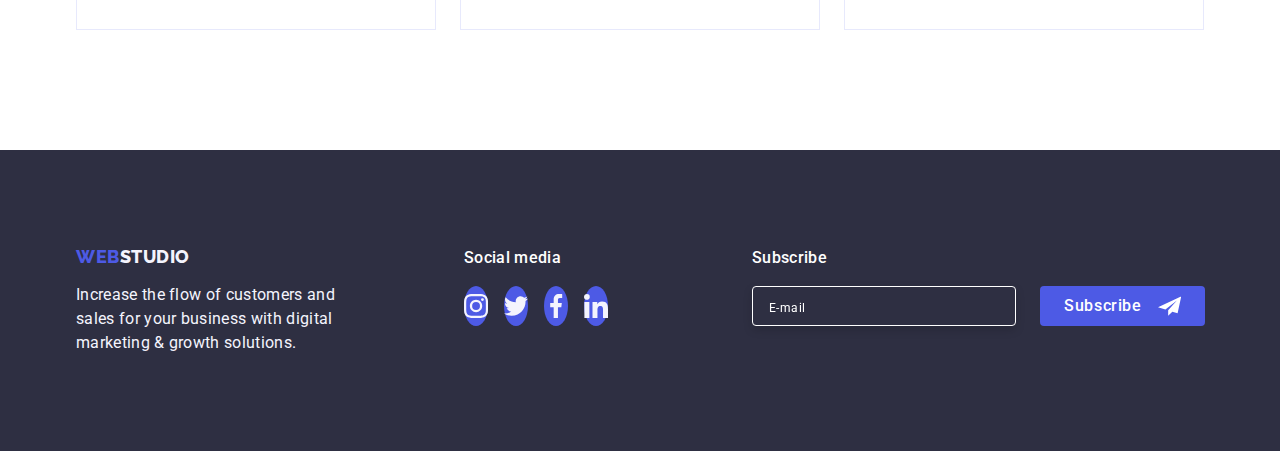
==== commit 86f7ce4e: "hw7" ====
--- a/portfolio.html
+++ b/portfolio.html
@@ -14,6 +14,7 @@
     <link rel="stylesheet"
         href="https://cdnjs.cloudflare.com/ajax/libs/modern-normalize/1.1.0/modern-normalize.min.css">
     <link rel="stylesheet" href="./css/styles.css">
+    <link rel="stylesheet" href="./css/media.css">
 </head>
 
 <body>
@@ -21,7 +22,8 @@
     <header class="header">
         <div class="container nav-container">
             <nav class="header-nav">
-                <a href="./index.html" class="link logo logo-link">Web<span class="logo-web">Studio</span></a>
+                <a href="./index.html" class="link logo logo-link">Web<span class="logo-web">Studio</span>
+                </a>
                 <ul class="site-nav list">
                     <li class="item"><a href="./index.html" class="nav-link link header-link">Studio</a></li>
                     <li class="item"><a href="./portfolio.html" class="current nav-link link header-link">Portfolio</a>
@@ -29,15 +31,67 @@
                     <li class="item"><a href="" class="nav-link link header-link">Contacts</a></li>
                 </ul>
             </nav>
+
             <address class="address">
-                <ul class="header-adress list">
+                <ul class="header-adress header-list list">
                     <li class="address-item"><a href="mailto:info@devstudio.com"
                             class="address-link link header-link">info@devstudio.com</a></li>
                     <li class="address-item"><a href="tel:+110001111111" class="address-link link header-link">+11 (000)
                             111-11-11</a></li>
                 </ul>
             </address>
+            <button type="button" class="btn-mobile js-open-menu"> <svg width="32" height="22">
+                    <use href="./images/symboldefs.svg#icon-hamburger" class="icon-hamburger"></use>
+
+                </svg> </button>
+
         </div>
+        <div class="mobile-menu js-menu-container">
+            <div class="container mobile-menu-container">
+                <button type="button" class="btn-mobile-close js-close-menu"><svg width="8" height="8"
+                        class="close-icon">
+                        <use href="./images/symboldefs.svg#icon-close"></use>
+                    </svg></button>
+                <ul class="list">
+                    <li class="item"><a href="./index.html" class="link mobile-nav">Studio</a></li>
+                    <li class="item"><a href="./portfolio.html" class="link mobile-nav">Portfolio</a></li>
+                    <li class="item"><a href="./index.html" class="link current mobile-nav">Contacts</a></li>
+                </ul>
+                <div>
+                    <address class="">
+                        <ul class="header-adress list">
+                            <li class="mobile-item"><a href="tel:+110001111111" class="link mobile-tel">+11
+                                    (000)
+                                    111-11-11</a></li>
+                            <li class="mobile-item"><a href="mailto:info@devstudio.com"
+                                    class="link mobile-mail">info@devstudio.com</a></li>
+
+                        </ul>
+                    </address>
+                    <ul class="list mobile-list">
+                        <li class="mobile-icon-item team-item-icon"><a href="" class="team-link"><svg width="16"
+                                    height="16">
+                                    <use href="./images/symboldefs.svg#icon-instagram"></use>
+                                </svg></a></li>
+                        <li class="mobile-icon-item team-item-icon"><a href="" class="team-link"><svg width="16"
+                                    height="16">
+                                    <use href="./images/symboldefs.svg#icon-twitter"></use>
+                                </svg></a></li>
+                        <li class="mobile-icon-item team-item-icon"><a href="" class="team-link"><svg width="16"
+                                    height="16">
+                                    <use href="./images/symboldefs.svg#icon-facebook"></use>
+                                </svg></a></li>
+                        <li class="mobile-icon-item team-item-icon"><a href="" class="team-link"><svg width="16"
+                                    height="16">
+                                    <use href="./images/symboldefs.svg#icon-linkedin"></use>
+                                </svg></a></li>
+                    </ul>
+                </div>
+
+            </div>
+
+        </div>
+
     </header>
 
     <main>
@@ -244,6 +298,7 @@
             </div>
         </div>
     </footer>
+    <script src="./js/mobile-menu.js"></script>
 </body>
 
 </html>--- a/css/styles.css
+++ b/css/styles.css
@@ -69,13 +69,30 @@
 .link {
   text-decoration: none;
 }
+.visually-hidden {
+  position: absolute;
+  width: 1px;
+  height: 1px;
+  margin: -1px;
+  border: 0;
+  padding: 0;
+  white-space: nowrap;
+  clip-path: inset(100%);
+  clip: rect(0 0 0 0);
+  overflow: hidden;
+}
 .container {
   width: 100%;
   padding: 0 15px;
   margin: 0 auto;
 }
 /*------------------header----------------*/
-
+.features-icon {
+  display: none;
+}
+.section-img {
+  display: none;
+}
 .header {
   border-bottom: 1px solid var(--color-cornflower);
   box-shadow: 0px 2px 1px rgba(46, 47, 66, 0.08),
@@ -90,17 +107,47 @@
   text-transform: uppercase;
   color: var(--color-iris);
 }
-.header {
+.logo-web {
+  color: var(--color-navy-blue);
+}
+.logo-link {
+  display: block;
   padding-top: 24px;
   padding-bottom: 24px;
 }
 .logo-web {
   color: var(--color-navy-blue);
 }
+.nav-link {
+  font-weight: 500;
+  color: var(--color-navy-blue);
+  padding-top: 24px;
+  padding-bottom: 24px;
+}
+.header-link {
+  font-size: 16px;
+  line-height: 1.5;
+
+  display: block;
+
+  transition: color var(--main-duration-and-function);
+}
+.header-link:hover,
+.header-link:focus {
+  color: var(--color-ocean);
+}
+.address-link {
+  color: var(--color-slate);
+}
 .nav-container {
   display: flex;
   align-items: center;
   justify-content: space-between;
+}
+.header-nav {
+  display: flex;
+  align-items: center;
+  margin-right: auto;
 }
 .btn-mobile {
   height: 22px;
@@ -112,7 +159,6 @@
 .icon-hamburger {
   stroke: var(--color-navy-blue);
 }
-
 .mobile-menu {
   background: var(--color-white);
   box-shadow: 0px 2px 1px rgba(46, 47, 66, 0.08),
@@ -170,7 +216,7 @@
 }
 .mobile-tel {
   font-weight: 700;
-  font-size: 36px;
+  font-size: 24px;
   line-height: 1.11;
 
   text-transform: capitalize;
@@ -185,9 +231,8 @@
 }
 .mobile-list {
   display: flex;
-  gap: 56px;
-}
-
+  gap: 24px;
+}
 .mobile-mail {
   font-weight: 500;
   font-size: 20px;
@@ -195,15 +240,23 @@
 
   color: var(--color-slate);
 }
-
+.site-nav {
+  display: none;
+}
+.header-list {
+  display: none;
+}
+.current {
+  color: var(--color-ocean);
+  position: relative;
+}
 /*---------------------Секція 1-герой------------------*/
-
 .hero {
   margin: 0 auto;
   padding-top: 112px;
   padding-bottom: 112px;
   text-align: center;
-  max-width: 480px;
+  max-width: 428px;
 
   background-color: var(--color-navy-blue);
   background-image: linear-gradient(
@@ -263,23 +316,17 @@
   background-color: var(--color-ocean);
   box-shadow: 0px 4px 4px rgba(0, 0, 0, 0.15);
 }
-
 /* --------------Секція 2---------------- */
 .section {
   padding-top: 96px;
   padding-bottom: 96px;
 }
-
-/* .features-item:not(:last-child) {
-  margin-bottom: 72px;
-} */
 .mobile-text {
   font-weight: 500;
 }
 .team-title {
   margin-bottom: 72px;
 }
-
 /*------------------- Секція 4-------------------- */
 .section-team {
   background-color: var(--color-cloud);
@@ -294,9 +341,6 @@
   box-shadow: 0px 1px 6px rgba(46, 47, 66, 0.08),
     0px 1px 1px rgba(46, 47, 66, 0.16), 0px 2px 1px rgba(46, 47, 66, 0.08);
 }
-/* .team-item:not(:last-child) {
-  margin-bottom: 72px;
-} */
 .main-list {
   display: flex;
   flex-wrap: wrap;
@@ -306,7 +350,6 @@
 .team-item {
   width: 264px;
 }
-
 .team-text {
   padding: 32px 16px;
   text-align: center;
@@ -336,9 +379,8 @@
 }
 .team-item-icon {
   height: 40px;
-  flex-basis: calc((100%-3 * 24px) / 4);
-}
-
+  width: 40px;
+}
 /* ----------------Секція 5----------- */
 .customers-list {
   display: flex;
@@ -373,7 +415,6 @@
 .customers-icon {
   fill: currentColor;
 }
-
 /*------------------ Футер------------------------- */
 .footer {
   background-color: var(--color-navy-blue);
@@ -385,7 +426,7 @@
   color: var(--color-cloud);
 }
 .footer-text {
-  color: var(--color-cornflower);
+  color: var(--color-cloud);
   width: 268px;
 }
 .footer-link {
@@ -439,9 +480,6 @@
   color: var(--color-white);
   margin-bottom: 16px;
 }
-/* .container-subscribe {
-  display: flex;
-} */
 .footer-form {
   display: flex;
   flex-direction: column;
@@ -488,7 +526,6 @@
   outline: none;
   border: 1px solid var(--color-iris);
 }
-
 /* ------------модальне вікно--------- */
 .backdrop {
   position: fixed;
@@ -502,15 +539,15 @@
     visibility var(--main-duration-and-function);
 }
 .backdrop.is-hidden .modal {
-  transform: translate(-50%, -50%) scale(1.2);
+  transform: translate(-50%, -50%);
   transition: transform var(--main-duration-and-function);
 }
 .modal {
   position: absolute;
   top: 50%;
   left: 50%;
-  padding: 72px 24px 24px;
-  transform: translate(-50%, -50%) scale(1.1);
+  padding: 72px 16px 24px;
+  transform: translate(-50%, -50%);
   transition: transform var(--main-duration-and-function);
 
   width: 80%;
@@ -562,9 +599,6 @@
   color: var(--color-navy-blue);
   margin-bottom: 16px;
 }
-/* .modal-form {
-  width: 360px;
-} */
 .form-field {
   display: flex;
   flex-direction: column;
@@ -663,14 +697,17 @@
   display: block;
   margin: 0 auto;
 }
-
 /*-------------- Portfolio------------ */
+.portfolio-section {
+  padding-top: 48px;
+  padding-bottom: 48px;
+}
 .list-button {
   color: var(--color-iris);
   background-color: var(--color-cloud);
 
   border-radius: 4px;
-  padding: 12px 24px;
+  padding: 8px 16px;
   border: 1px solid var(--color-cornflower);
 
   transition: background-color var(--main-duration-and-function),
@@ -688,9 +725,9 @@
 }
 .container-list {
   display: flex;
-  justify-content: center;
-  margin-bottom: 72px;
+  flex-wrap: wrap;
   gap: 24px;
+  margin-bottom: 48px;
 }
 .portfolio-link {
   display: block;
@@ -704,11 +741,11 @@
 .portfolio-list {
   display: flex;
   flex-wrap: wrap;
-  column-gap: 24px;
-  row-gap: 48px;
+  justify-content: center;
+  gap: 48px;
 }
 .portfolio-item {
-  max-width: 360px;
+  max-width: 396px;
 }
 .portfolio-link:hover,
 .portfolio-link:focus {
--- a/css/media.css
+++ b/css/media.css
@@ -0,0 +1,253 @@
+@media screen and (min-width: 428px) {
+  .container {
+    width: 426px;
+    margin-left: auto;
+    margin-right: auto;
+  }
+  .modal {
+    width: 392px;
+  }
+  .mobile-tel {
+    font-size: 36px;
+  }
+  .mobile-list {
+    gap: 56px;
+  }
+}
+
+@media screen and (min-width: 768px) {
+  .container {
+    width: 766px;
+    margin: 0 auto;
+  }
+  .btn-mobile {
+    display: none;
+  }
+  .current::after {
+    content: '';
+    position: absolute;
+    bottom: -1px;
+    left: 0;
+    width: 100%;
+    height: 4px;
+    background-color: var(--color-ocean);
+    border-radius: 2px;
+  }
+  .logo-link {
+    margin-right: 120px;
+  }
+  .site-nav {
+    display: flex;
+    gap: 40px;
+  }
+  .item:not(:last-child) {
+    margin-bottom: 0;
+  }
+
+  .header-adress {
+    display: flex;
+    flex-direction: column;
+    gap: 12px;
+  }
+  .address-link {
+    font-size: 12px;
+    line-height: 1.17;
+
+    letter-spacing: 0.04em;
+  }
+  .title-hero {
+    font-size: 56px;
+    line-height: 1.07;
+    max-width: 496px;
+    margin-bottom: 36px;
+  }
+  .hero {
+    max-width: 768px;
+    background-image: linear-gradient(
+        rgba(46, 47, 66, 0.7),
+        rgba(46, 47, 66, 0.7)
+      ),
+      url(../images/dark-bgtabl.jpg);
+  }
+  @media (min-device-pixel-ratio: 2),
+    (min-resolution: 192dpi),
+    (min-resolution: 2dppx) {
+    .hero {
+      background-image: linear-gradient(
+          rgba(46, 47, 66, 0.7),
+          rgba(46, 47, 66, 0.7)
+        ),
+        url(../images/dark-bg@2xtabl.jpg);
+    }
+  }
+  .main-list {
+    column-gap: 24px;
+    row-gap: 72px;
+  }
+  .features-item {
+    max-width: 356px;
+  }
+  .tablet-title {
+    text-align: start;
+  }
+  .footer-container {
+    display: flex;
+    flex-wrap: wrap;
+    align-items: baseline;
+    column-gap: 24px;
+    row-gap: 72px;
+  }
+  .footer-input {
+    width: 264px;
+  }
+  .web-studio {
+    align-items: normal;
+    margin-bottom: 0;
+    margin-left: 108px;
+  }
+  .media-text {
+    text-align: start;
+  }
+  .media {
+    align-items: normal;
+    margin-bottom: 0;
+    gap: 0;
+  }
+  .container-subscribe {
+    margin-left: 108px;
+  }
+  .customers-list {
+    column-gap: 24px;
+  }
+  .customers-item {
+    width: 168px;
+  }
+  .footer-form {
+    flex-direction: row;
+    gap: 24px;
+  }
+  .modal {
+    width: 408px;
+    padding: 72px 25px 24px 23px;
+  }
+  .container-list {
+    justify-content: center;
+  }
+  .list-button {
+    padding: 12px 24px;
+  }
+  .portfolio-list {
+    justify-content: start;
+    column-gap: 24px;
+    row-gap: 72px;
+  }
+  .portfolio-item {
+    max-width: 356px;
+  }
+}
+
+@media screen and (min-width: 1158px) {
+  .container {
+    width: 1158px;
+  }
+  .logo-link {
+    margin-right: 76px;
+  }
+  .address-link {
+    font-size: 16px;
+    line-height: 1.5;
+    letter-spacing: 0.02em;
+  }
+  .header-adress {
+    flex-direction: row;
+    gap: 40px;
+  }
+  .hero {
+    max-width: 1440px;
+    padding-top: 188px;
+    padding-bottom: 188px;
+    background-image: linear-gradient(
+        rgba(46, 47, 66, 0.7),
+        rgba(46, 47, 66, 0.7)
+      ),
+      url(../images/peopleoffice1.jpg);
+  }
+  @media (min-device-pixel-ratio: 2),
+    (min-resolution: 192dpi),
+    (min-resolution: 2dppx) {
+    .hero {
+      background-image: linear-gradient(
+          rgba(46, 47, 66, 0.7),
+          rgba(46, 47, 66, 0.7)
+        ),
+        url(../images/peopleoffice1@2x.jpg);
+    }
+  }
+  .title-hero {
+    margin-bottom: 48px;
+  }
+  .features-icon {
+    background-color: var(--color-cloud);
+    max-width: 264px;
+    height: 112px;
+
+    display: flex;
+    align-items: center;
+    justify-content: center;
+    margin-bottom: 8px;
+  }
+  .main-list {
+    flex-wrap: nowrap;
+    gap: 24px;
+  }
+  .features-item {
+    flex-basis: calc((100%-3 * 24px) / 4);
+  }
+  .tablet-title {
+    font-weight: 500;
+    font-size: 20px;
+    line-height: 1.2;
+  }
+  .mobile-text {
+    font-weight: 400;
+  }
+  .section {
+    padding-top: 120px;
+    padding-bottom: 120px;
+  }
+  .features-section {
+    padding-bottom: 0;
+  }
+  .section-img {
+    display: flex;
+  }
+  .main-item {
+    flex-basis: calc((100%-2 * 24px) / 3);
+  }
+  .customers-list {
+    flex-wrap: nowrap;
+    gap: 24px;
+  }
+  .footer-container {
+    flex-wrap: nowrap;
+    gap: 0;
+  }
+  .web-studio {
+    margin-left: 0;
+    margin-right: 120px;
+  }
+
+  .container-subscribe {
+    margin-left: 80px;
+  }
+  .portfolio-list {
+    row-gap: 48px;
+  }
+  .portfolio-item {
+    max-width: 360px;
+  }
+  .portfolio-section {
+    padding-top: 100px;
+    padding-bottom: 120px;
+  }
+}
